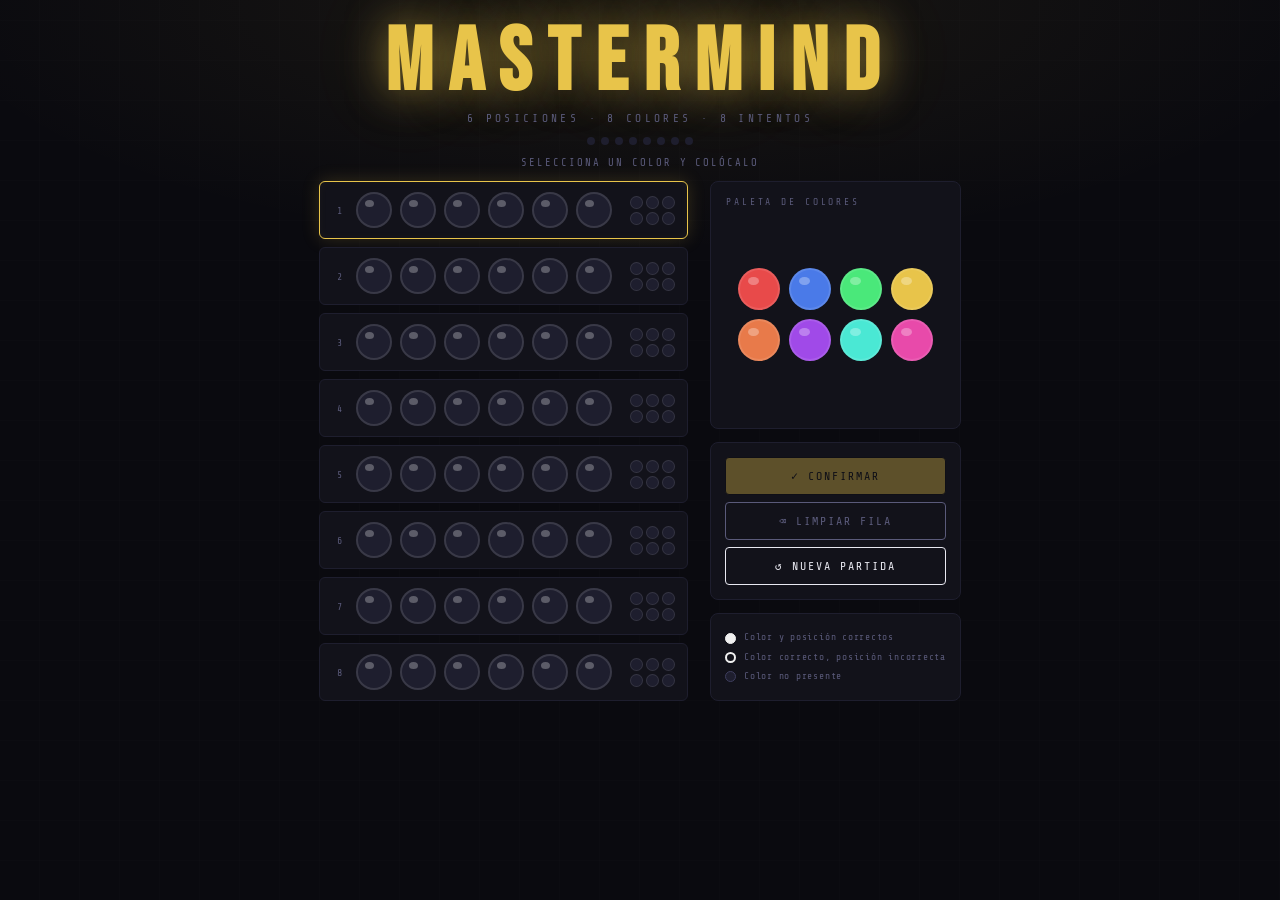
==== idex.html @ e2166be7 "Rename mastermind.html to idex.html" ====
<!DOCTYPE html>
<html lang="es">
<head>
  <meta charset="UTF-8">
  <meta name="viewport" content="width=device-width, initial-scale=1.0">
  <title>MASTERMIND</title>
  <link href="https://fonts.googleapis.com/css2?family=Bebas+Neue&family=Share+Tech+Mono&display=swap" rel="stylesheet">
  <link rel="stylesheet" href="mastermind.css">
</head>
<body>

  <header>
    <h1>MASTERMIND</h1>
    <p class="subtitle">6 posiciones · 8 colores · 8 intentos</p>
  </header>

  <div class="attempt-track" id="attemptTrack"></div>
  <div class="status-bar" id="statusBar">selecciona un color y colócalo</div>

  <div class="game-wrap">

    <!-- Tablero de intentos -->
    <div class="board" id="board"></div>

    <!-- Panel lateral -->
    <div class="side-panel">

      <div class="palette">
        <div class="palette-title">Paleta de colores</div>
        <div class="color-grid" id="colorGrid"></div>
      </div>

      <div class="controls">
        <button class="action btn-confirm" id="btnConfirm" disabled>✓ Confirmar</button>
        <button class="action btn-clear"   id="btnClear">⌫ Limpiar fila</button>
        <button class="action btn-new"     id="btnNew">↺ Nueva partida</button>
      </div>

      <div class="legend">
        <div class="legend-row">
          <div class="legend-dot" style="background:#f0f0f0; border:1px solid #f0f0f0;"></div>
          Color y posición correctos
        </div>
        <div class="legend-row">
          <div class="legend-dot" style="background:transparent; border:2px solid #f0f0f0;"></div>
          Color correcto, posición incorrecta
        </div>
        <div class="legend-row">
          <div class="legend-dot" style="background:#1e1e2e; border:1px solid #3e3e5e;"></div>
          Color no presente
        </div>
      </div>

    </div>
  </div>

  <!-- Modal fin de partida -->
  <div class="modal-bg" id="modalBg">
    <div class="modal">
      <div class="modal-title" id="modalTitle"></div>
      <div class="modal-msg"   id="modalMsg"></div>
      <div class="secret-reveal" id="secretReveal"></div>
      <button class="action btn-confirm" onclick="newGame()" style="width:100%;">↺ Jugar de nuevo</button>
    </div>
  </div>

  <script src="mastermind.js"></script>
</body>
</html>
---- mastermind.css ----
/* ── Variables ─────────────────────────────────────────────────── */
:root {
  --bg:      #0a0a0f;
  --panel:   #12121a;
  --border:  #1e1e2e;
  --accent:  #e8c44a;
  --accent2: #e84a7a;
  --text:    #e8e8f0;
  --muted:   #5a5a7a;
  --glow:    rgba(232,196,74,0.18);
  --peg:     clamp(26px, 4.5vw, 36px);
  --cbtn:    clamp(30px, 5vw, 42px);
  --fb:      clamp(9px,  1.6vw, 13px);
  --gap:     clamp(5px,  0.9vw, 8px);
}

/* ── Reset ──────────────────────────────────────────────────────── */
*, *::before, *::after { margin:0; padding:0; box-sizing:border-box; }

/* ── Base ───────────────────────────────────────────────────────── */
body {
  background: var(--bg);
  color: var(--text);
  font-family: 'Share Tech Mono', monospace;
  min-height: 100vh;
  display: flex;
  flex-direction: column;
  align-items: center;
  padding: 20px 12px 40px;
  background-image:
    radial-gradient(ellipse 80% 40% at 50% 0%, rgba(232,196,74,0.07) 0%, transparent 70%),
    repeating-linear-gradient(0deg,  transparent, transparent 39px, rgba(255,255,255,0.02) 40px),
    repeating-linear-gradient(90deg, transparent, transparent 39px, rgba(255,255,255,0.02) 40px);
}

/* ── Header ─────────────────────────────────────────────────────── */
header { text-align: center; margin-bottom: 12px; }

h1 {
  font-family: 'Bebas Neue', sans-serif;
  font-size: clamp(2.6rem, 9vw, 5.5rem);
  letter-spacing: 0.18em;
  color: var(--accent);
  text-shadow: 0 0 40px rgba(232,196,74,0.5), 0 0 80px rgba(232,196,74,0.2);
  line-height: 1;
}

.subtitle {
  font-size: clamp(0.52rem, 1.4vw, 0.7rem);
  letter-spacing: 0.3em;
  color: var(--muted);
  margin-top: 4px;
  text-transform: uppercase;
}

/* ── Attempt track ──────────────────────────────────────────────── */
.attempt-track { display:flex; gap:6px; justify-content:center; margin-bottom:6px; }

.attempt-dot { width:8px; height:8px; border-radius:50%; background:var(--border); transition:background .3s; }
.attempt-dot.used { background: var(--accent); }
.attempt-dot.fail { background: var(--accent2); }

/* ── Status bar ─────────────────────────────────────────────────── */
.status-bar {
  text-align: center;
  font-size: clamp(0.52rem, 1.4vw, 0.66rem);
  letter-spacing: 0.18em;
  color: var(--muted);
  padding: 6px 0 10px;
  min-height: 30px;
  text-transform: uppercase;
}
.status-bar.win  { color: var(--accent);  text-shadow: 0 0 20px var(--accent); }
.status-bar.lose { color: var(--accent2); text-shadow: 0 0 20px var(--accent2); }

/* ── Main layout ────────────────────────────────────────────────── */
.game-wrap {
  display: flex;
  gap: clamp(10px, 2.5vw, 22px);
  align-items: stretch;
  justify-content: center;
  width: 100%;
  max-width: 780px;
}

/* ── Board ──────────────────────────────────────────────────────── */
.board {
  display: flex;
  flex-direction: column;
  gap: clamp(5px, 0.9vw, 8px);
  flex: 0 0 auto;
}

.row {
  display: flex;
  align-items: center;
  gap: clamp(6px, 1vw, 10px);
  padding: clamp(6px, 1.1vw, 10px) clamp(8px, 1.4vw, 12px);
  border: 1px solid var(--border);
  border-radius: 6px;
  background: var(--panel);
  transition: border-color .3s, box-shadow .3s;
}
.row.active {
  border-color: var(--accent);
  box-shadow: 0 0 18px var(--glow), inset 0 0 8px rgba(232,196,74,0.04);
}

.row-num {
  font-size: clamp(0.52rem, 1.1vw, 0.62rem);
  color: var(--muted);
  width: 14px;
  text-align: center;
}

.pegs { display: flex; gap: var(--gap); }

/* ── Guess pegs ─────────────────────────────────────────────────── */
.peg {
  width:  var(--peg);
  height: var(--peg);
  border-radius: 50%;
  border: 2px solid rgba(255,255,255,0.12);
  cursor: pointer;
  transition: transform .15s, box-shadow .15s, border-color .15s;
  background: #1e1e2e;
  flex-shrink: 0;
  position: relative;
}
.peg::after {
  content: ''; position: absolute;
  top:18%; left:22%; width:28%; height:22%;
  border-radius: 50%; background: rgba(255,255,255,0.28);
  pointer-events: none;
}
.peg.filled { border-color: rgba(255,255,255,0.3); }
.row.active .peg:hover { transform: scale(1.08); }

/* ── Feedback pegs (3×2 grid) ───────────────────────────────────── */
.feedback {
  display: grid;
  grid-template-columns: repeat(3, var(--fb));
  grid-template-rows:    repeat(2, var(--fb));
  gap: 3px;
  margin-left: clamp(4px, 0.8vw, 8px);
}
.fb-peg {
  width: var(--fb); height: var(--fb);
  border-radius: 50%;
  border: 1px solid rgba(255,255,255,0.1);
  background: #1e1e2e;
}
.fb-peg.black { background:#f0f0f0; border-color:#f0f0f0; box-shadow:0 0 5px rgba(240,240,240,.5); }
.fb-peg.white { background:transparent; border:2px solid #f0f0f0; box-shadow:0 0 5px rgba(240,240,240,.3); }

/* ── Side panel ─────────────────────────────────────────────────── */
.side-panel {
  display: flex;
  flex-direction: column;
  gap: clamp(8px, 1.3vw, 13px);
  flex: 0 0 auto;
  min-width: 0;
}

/* ── Palette ────────────────────────────────────────────────────── */
.palette {
  background: var(--panel);
  border: 1px solid var(--border);
  border-radius: 8px;
  padding: clamp(10px, 1.4vw, 15px);
  display: flex;
  flex-direction: column;
  gap: 8px;
  flex: 1 1 0;
}
.palette-title {
  font-size: clamp(0.5rem, 1.1vw, 0.6rem);
  letter-spacing: 0.3em;
  color: var(--muted);
  text-transform: uppercase;
}
.color-grid {
  display: grid;
  grid-template-columns: repeat(4, var(--cbtn));
  gap: clamp(5px, 1.1vw, 9px);
  flex: 1 1 0;
  align-content: center;
  justify-content: center;
}
.color-btn {
  width: var(--cbtn); height: var(--cbtn);
  border-radius: 50%;
  border: 2px solid rgba(255,255,255,0.1);
  cursor: pointer;
  transition: transform .15s, box-shadow .2s, border-color .15s;
  position: relative;
}
.color-btn::after {
  content: ''; position: absolute;
  top:18%; left:22%; width:28%; height:22%;
  border-radius: 50%; background: rgba(255,255,255,0.3);
  pointer-events: none;
}
.color-btn:hover { transform: scale(1.12); }
.color-btn.active-color {
  border-color: var(--accent) !important;
  box-shadow: 0 0 16px var(--glow);
  transform: scale(1.15);
}

/* ── Controls ───────────────────────────────────────────────────── */
.controls {
  background: var(--panel);
  border: 1px solid var(--border);
  border-radius: 8px;
  padding: clamp(10px, 1.3vw, 14px);
  display: flex;
  flex-direction: column;
  gap: 7px;
}

button.action {
  font-family: 'Share Tech Mono', monospace;
  font-size: clamp(0.58rem, 1.2vw, 0.73rem);
  letter-spacing: 0.17em;
  text-transform: uppercase;
  padding: clamp(8px, 1.2vw, 11px) clamp(10px, 1.8vw, 18px);
  border: 1px solid;
  border-radius: 4px;
  cursor: pointer;
  transition: background .2s, box-shadow .2s, transform .1s;
  white-space: nowrap;
}
button.action:active { transform: scale(.97); }

.btn-confirm { background:var(--accent); border-color:var(--accent); color:#0a0a0f; }
.btn-confirm:hover { box-shadow: 0 0 20px rgba(232,196,74,0.5); }
.btn-confirm:disabled { opacity:.35; cursor:not-allowed; }

.btn-clear { background:transparent; border-color:var(--muted); color:var(--muted); }
.btn-clear:hover { border-color:var(--accent2); color:var(--accent2); }

.btn-new { background:transparent; border-color:var(--border); color:var(--text); }
.btn-new:hover { border-color:var(--text); }

/* ── Legend ─────────────────────────────────────────────────────── */
.legend {
  background: var(--panel);
  border: 1px solid var(--border);
  border-radius: 8px;
  padding: clamp(10px, 1.3vw, 14px);
  font-size: clamp(0.5rem, 1.05vw, 0.6rem);
  letter-spacing: 0.08em;
  color: var(--muted);
  line-height: 2;
}
.legend-row { display:flex; align-items:center; gap:8px; }
.legend-dot { width:11px; height:11px; border-radius:50%; flex-shrink:0; }

/* ── Modal ──────────────────────────────────────────────────────── */
.modal-bg {
  display: none;
  position: fixed; inset: 0;
  background: rgba(0,0,0,0.75);
  backdrop-filter: blur(4px);
  z-index: 100;
  align-items: center;
  justify-content: center;
  padding: 16px;
}
.modal-bg.show { display: flex; }

.modal {
  background: var(--panel);
  border: 1px solid var(--accent);
  border-radius: 12px;
  padding: clamp(22px, 5vw, 40px) clamp(22px, 6vw, 48px);
  text-align: center;
  box-shadow: 0 0 60px rgba(232,196,74,0.25);
  animation: pop .35s cubic-bezier(.175,.885,.32,1.275);
  max-width: 360px;
  width: 100%;
}

@keyframes pop {
  from { transform: scale(.7); opacity: 0; }
  to   { transform: scale(1);  opacity: 1; }
}

.modal-title {
  font-family: 'Bebas Neue', sans-serif;
  font-size: clamp(2.2rem, 7vw, 3.2rem);
  letter-spacing: .15em;
  margin-bottom: 8px;
}
.win-title  { color: var(--accent);  text-shadow: 0 0 30px rgba(232,196,74,.6); }
.lose-title { color: var(--accent2); text-shadow: 0 0 30px rgba(232,74,122,.6); }

.modal-msg {
  font-size: clamp(0.6rem, 1.5vw, 0.72rem);
  letter-spacing: .1em;
  color: var(--muted);
  margin-bottom: 18px;
  line-height: 1.8;
}

.secret-reveal {
  display: flex;
  gap: 6px;
  justify-content: center;
  flex-wrap: wrap;
  margin-bottom: 20px;
}
.secret-reveal .peg { cursor: default; }

/* ── Responsive ─────────────────────────────────────────────────── */
@media (max-width: 560px) {
  :root {
    --peg:  clamp(22px, 8.5vw, 30px);
    --cbtn: clamp(26px, 9.5vw, 36px);
    --fb:   clamp(8px,  2.8vw, 11px);
    --gap:  clamp(4px,  1.6vw, 6px);
  }
  .game-wrap {
    flex-direction: column;
    align-items: stretch;
  }
  .side-panel {
    flex-direction: row;
    flex-wrap: wrap;
  }
  .palette  { flex: 1 1 170px; }
  .controls { flex: 1 1 130px; }
  .legend   { flex: 1 1 100%;  }
}
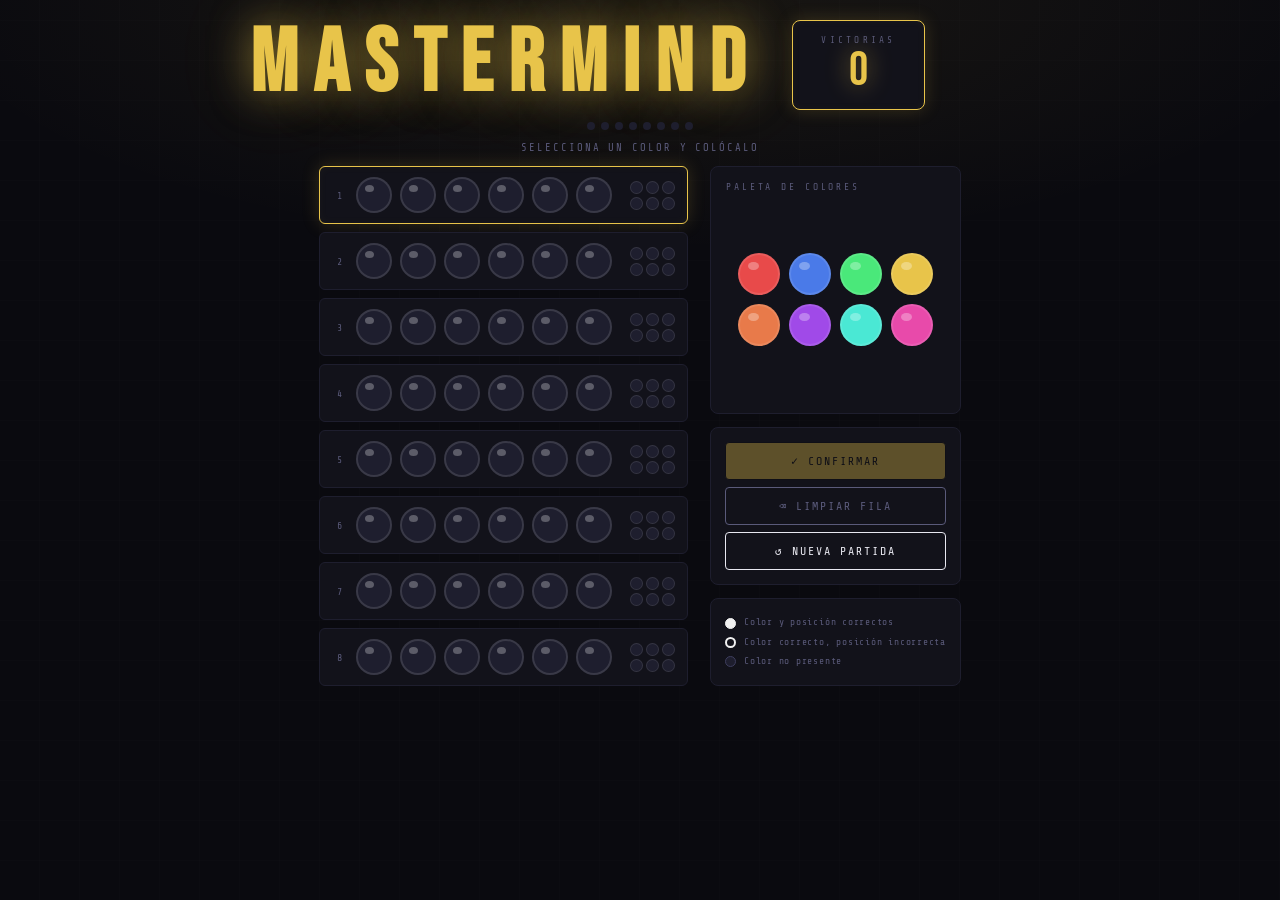
==== commit f5d24ea2: "Rename mastermind.html to idex.html" ====
--- a/idex.html
+++ b/idex.html
@@ -11,7 +11,10 @@
 
   <header>
     <h1>MASTERMIND</h1>
-    <p class="subtitle">6 posiciones · 8 colores · 8 intentos</p>
+    <div class="scoreboard">
+      <span class="score-label">victorias</span>
+      <span class="score-value" id="winCount">0</span>
+    </div>
   </header>
 
   <div class="attempt-track" id="attemptTrack"></div>
--- a/mastermind.css
+++ b/mastermind.css
@@ -34,7 +34,14 @@
 }
 
 /* ── Header ─────────────────────────────────────────────────────── */
-header { text-align: center; margin-bottom: 12px; }
+header {
+  display: flex;
+  align-items: center;
+  gap: clamp(16px, 3vw, 32px);
+  margin-bottom: 12px;
+  width: 100%;
+  max-width: 780px;
+}
 
 h1 {
   font-family: 'Bebas Neue', sans-serif;
@@ -43,14 +50,36 @@
   color: var(--accent);
   text-shadow: 0 0 40px rgba(232,196,74,0.5), 0 0 80px rgba(232,196,74,0.2);
   line-height: 1;
-}
-
-.subtitle {
-  font-size: clamp(0.52rem, 1.4vw, 0.7rem);
-  letter-spacing: 0.3em;
-  color: var(--muted);
-  margin-top: 4px;
+  flex-shrink: 0;
+}
+
+/* ── Scoreboard ─────────────────────────────────────────────────── */
+.scoreboard {
+  display: flex;
+  flex-direction: column;
+  align-items: center;
+  justify-content: center;
+  gap: 2px;
+  padding: clamp(8px, 1.5vw, 14px) clamp(16px, 3vw, 28px);
+  border: 1px solid var(--accent);
+  border-radius: 8px;
+  background: var(--panel);
+  box-shadow: 0 0 18px var(--glow), inset 0 0 8px rgba(232,196,74,0.04);
+}
+
+.score-label {
+  font-size: clamp(0.48rem, 1.2vw, 0.58rem);
+  letter-spacing: 0.35em;
+  color: var(--muted);
   text-transform: uppercase;
+}
+
+.score-value {
+  font-family: 'Bebas Neue', sans-serif;
+  font-size: clamp(2rem, 5vw, 3rem);
+  color: var(--accent);
+  text-shadow: 0 0 24px rgba(232,196,74,0.45);
+  line-height: 1;
 }
 
 /* ── Attempt track ──────────────────────────────────────────────── */
@@ -136,7 +165,7 @@
 .peg.filled { border-color: rgba(255,255,255,0.3); }
 .row.active .peg:hover { transform: scale(1.08); }
 
-/* ── Feedback pegs (3×2 grid) ───────────────────────────────────── */
+/* ── Feedback pegs (3x2 grid) ───────────────────────────────────── */
 .feedback {
   display: grid;
   grid-template-columns: repeat(3, var(--fb));
